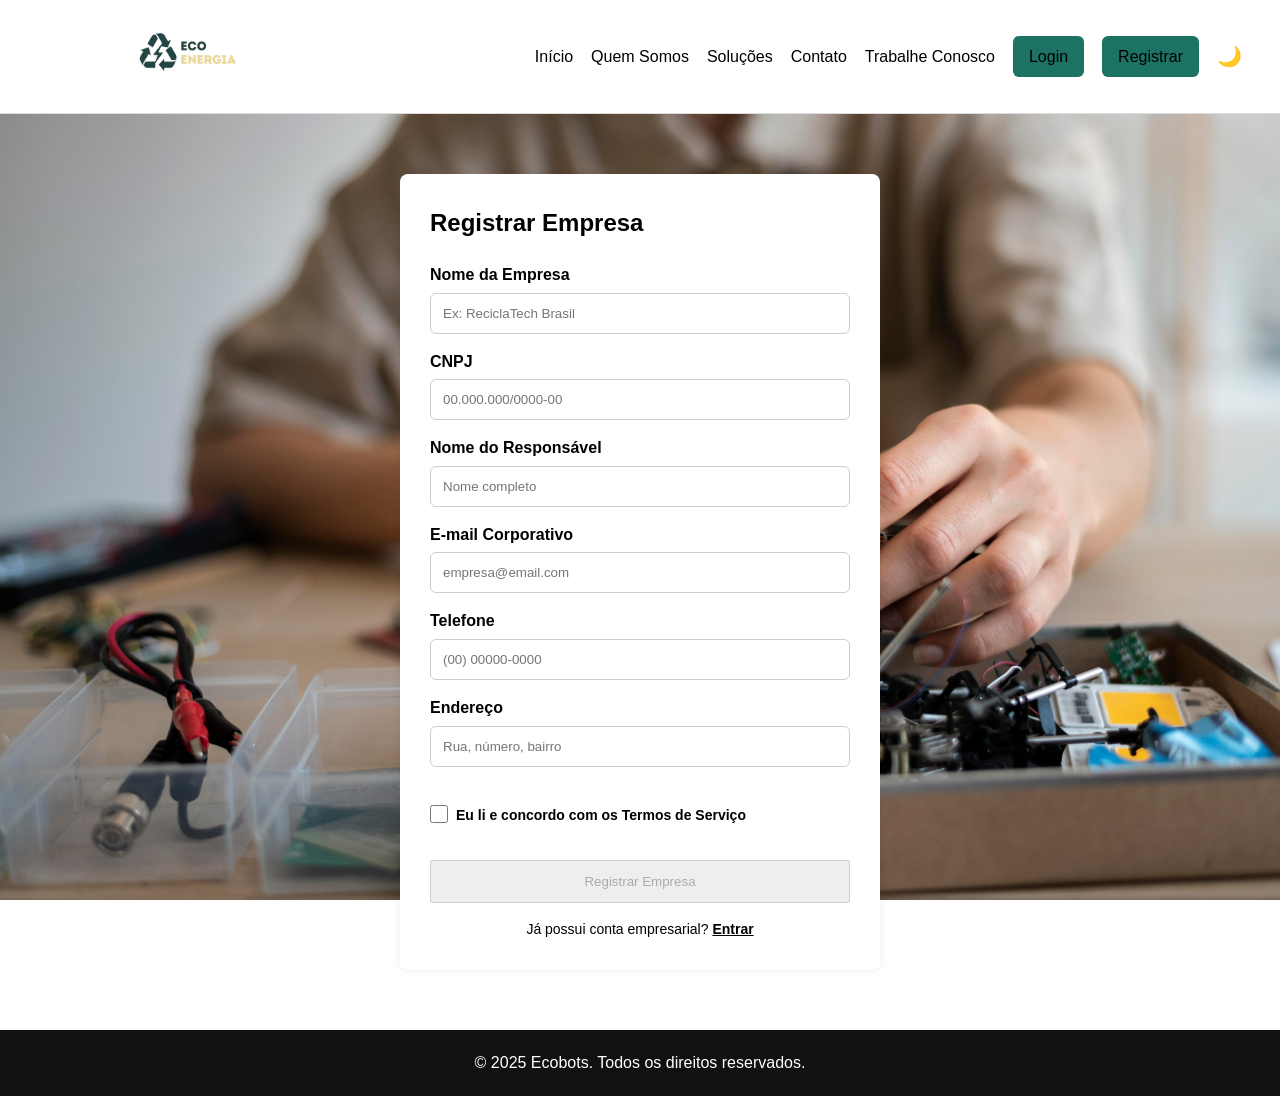
==== company-register.html @ 87dce255 "Atualização" ====
<!DOCTYPE html>
<html lang="pt-br">
<head>
  <meta charset="utf-8" />
  <meta name="viewport" content="width=device-width, initial-scale=1" />
  <title>Registro de Empresa - EcoEnergia</title>
  <link rel="stylesheet" href="style.css" />
</head>
<body>

  <!-- Header -->
  <header class="barra-navegacao">
    <a class="logo" href="index.html">
      <img src="img/Logo_projeto.jpeg" alt="Logo EcoEnergia" />
    </a>

    <nav class="links-navegacao">
      <a href="index.html">Início</a>
      <a class="ativo" href="quem-somos.html">Quem Somos</a>
      <a href="solucoes.html">Soluções</a>
      <a href="contato.html">Contato</a>
      <a href="trabalhe-conosco.html">Trabalhe Conosco</a>
      <a href="login.html" class="btn-auth">Login</a>
      <a href="register.html" class="btn-auth">Registrar</a>
      <button id="alternar-tema" class="btn-tema" aria-label="Alternar tema">🌙</button>
    </nav>
  </header>

  <!-- Conteúdo -->
  <main class="form-container">
    <section class="form-card">
      <h2>Registrar Empresa</h2>

      <form id="registerCompanyForm" novalidate>

        <label for="empresa">Nome da Empresa</label>
        <input type="text" id="empresa" name="empresa" placeholder="Ex: ReciclaTech Brasil" required>

        <label for="cnpj">CNPJ</label>
        <input type="text" id="cnpj" name="cnpj" placeholder="00.000.000/0000-00" required>

        <label for="responsavel">Nome do Responsável</label>
        <input type="text" id="responsavel" name="responsavel" placeholder="Nome completo" required>

        <label for="email">E-mail Corporativo</label>
        <input type="email" id="email" name="email" placeholder="empresa@email.com" required>

        <label for="telefone">Telefone</label>
        <input type="text" id="telefone" name="telefone" placeholder="(00) 00000-0000" required>

        <label for="endereco">Endereço</label>
        <input type="text" id="endereco" name="endereco" placeholder="Rua, número, bairro" required>

        <div class="checkbox-termos">
          <input type="checkbox" id="termosEmpresa" name="termosEmpresa">
          <label for="termosEmpresa">Eu li e concordo com os Termos de Serviço</label>
        </div>

        <button type="submit" id="btnEmpresa" class="btn">Registrar Empresa</button>

      </form>

      <p class="small-text">
        Já possui conta empresarial? <a href="login.html">Entrar</a>
      </p>
    </section>
  </main>

  <!-- Footer -->
  <footer class="rodape">
    <p>© 2025 Ecobots. Todos os direitos reservados.</p>
  </footer>

  <!-- Script funcional -->
  <script>
    document.addEventListener('DOMContentLoaded', function () {
      const form = document.getElementById('registerCompanyForm');
      const termos = document.getElementById('termosEmpresa');
      const btn = document.getElementById('btnEmpresa');

      form.addEventListener('submit', function (e) {
        e.preventDefault();

        if (!form.checkValidity()) {
          form.reportValidity();
          return;
        }

        if (!termos.checked) {
          alert("Você precisa aceitar os Termos de Serviço para continuar.");
          termos.focus();
          return;
        }

        window.location.href = "index.html";
      });

      termos.addEventListener('change', function () {
        btn.disabled = !termos.checked;
      });

      btn.disabled = !termos.checked;
    });
  </script>

</body>
</html>
---- style.css ----
/* =========================================================
   RESET / BASE
========================================================= */
* { margin: 0; padding: 0; box-sizing: border-box; }

/* Variáveis de tema (claro) */
:root{
  --fundo: #ffffff;
  --card: #f5f5f5;
  --card-alt: #f9f9f9;
  --borda: #ddd;
  --primario: #1D7363;
  --footer-texto: #ffffff;
  --conteudo-texto: #ffffff;
}


/* Tema escuro */
.dark-mode{
  --fundo: #0e0e0e;
  --card: #151515;
  --card-alt: #1a1a1a;
  --texto: #e4e4e4;
  --borda: #555;
  --primario: #4caf50;
}

/* Corpo / fundo (suporta imagem de fundo) */
body{
  font-family: 'Poppins', sans-serif;
  background: var(--fundo) url("img/fundo.jpg") no-repeat center center fixed;
  background-size: cover;
  color: var(--texto);
  transition: background 0.3s ease, color 0.3s ease;
  line-height: 1.6;
}

/* Fundo para modo escuro (se tiver imagem alternativa) */
body.dark-mode{
  background: #000 url("img/fundo-escuro.jpg") no-repeat center center fixed;
  background-size: cover;
}

/* =========================================================
   BARRA DE NAVEGAÇÃO
========================================================= */
.barra-navegacao{
  display:flex;
  justify-content:space-between;
  align-items:center;
  padding:20px 10%;
  background:var(--fundo);
  border-bottom:1px solid var(--borda);
}

.logo img{
  height:65px;
  border-radius:8px;
}

.links-navegacao{
  display:flex;
  align-items:center;
  gap:18px;
}

.links-navegacao a{
  color:var(--texto);
  text-decoration:none;
  font-weight:500;
  transition: color .25s;
}


.links-navegacao a:hover{ color:var(--primario); }

/* Botão alternar tema */
.btn-tema{
  cursor:pointer;
  background:transparent;
  border:none;
  font-size:20px;
  color:var(--texto);
  margin-left: auto;
  margin-right: -90px;
}


/* =========================================================
   PRINCIPAL (HERO)
========================================================= */
.principal{
  display:flex;
  align-items:center;
  justify-content:space-between;
  padding:80px 10%;
  background:var(--card);
}

.principal-conteudo{ max-width:50%; }

.principal-conteudo h1{
  font-size:2.4rem;
  color:var(--primario);
  margin-bottom:16px;
}

.principal-imagem img {
   width: 100%;
    height: 300px;
    border-radius: 10px;
    border-radius: 20px;
}

.principal-conteudo p{ margin-bottom:20px; color:var(--texto); }

.botao-primario{
  background:var(--primario);
  color:#fff;
  padding:12px 22px;
  text-decoration:none;
  border-radius:8px;
}

/* placeholder imagem principal */
.principal-imagem{
  width:40%;
  height:300px;
  background:var(--borda);
  border-radius:12px;
}

/* =========================================================
   COMO FUNCIONA
========================================================= */
.como-funciona{ padding:60px 10%; text-align:center; background:var(--fundo); }

.como-funciona h2{ color:var(--primario); margin-bottom:28px; }

.passos{
  display:flex;
  gap:20px;
  justify-content:center;
}

.passo{
  max-width:300px;
  background:var(--card);
  padding:18px;
  border-radius:8px;
  border:1px solid var(--borda);
}

/* =========================================================
   IMPACTO
========================================================= */
.impacto { 
  padding:60px 10%; 
  text-align:center; 

}

.impacto h2 { 
  padding:60px 10%; 
  text-align:center; 

}

.cartoes-impacto{
  display:flex;
  gap:20px;
  justify-content:center;
}

.cartao-impacto{
  max-width:300px;
  background:var(--card);
  padding:18px;
  border-radius:8px;
  border:1px solid var(--borda);
}

/* =========================================================
   PARCERIAS
========================================================= */
.parcerias{
  padding:60px 10%;
  text-align:center;
  background:var(--card-alt);
}

/* =========================================================
   CTA FINAL
========================================================= */
.cta-final{
  padding:60px 10%;
  text-align:center;
  background:var(--primario);
  color:#fff;
}

.cta-final h2 {
  padding:25px 10%;
  text-align:center;
}

.cta-final .botao-primario{ 
    background:#fff; color:var(--primario);
 }

/* =========================================================
   RODAPÉ
========================================================= */
.rodape{
  background:#111;
  padding:28px 10%;
  color:var(--texto);
  text-align:center;
}

.links-rodape a{ color:var(--texto); text-decoration:none; margin:0 8px; }

/* =========================================================
   QUEM SOMOS (página)
========================================================= */
.quem-somos-cabecalho{
  padding:64px 10%;
  background:var(--primario);
  color:#fff;
  text-align:center;
}

.secao-missao, .secao-visao{
  padding:56px 10%;
  background:var(--fundo);
}


.container{ display:flex; gap:30px; align-items:center; }

.container-invertido{ display:flex; gap:30px; align-items:center; }

.container.invertido{ flex-direction:row-reverse; }

.texto h2{ color:var(--primario); margin-bottom:10px; }

.imagem-missao, .imagem-visao{ flex:1; height:140px; background:var(-borda); border-radius:10px; }

.imagem-missao img {
  width: 250px;
  height: 150px;
  object-fit: cover;
  object-position: initial;
  border-radius: 10px;
}

.imagem-visao img {
  width: auto;
  height: auto;
  object-fit: cover;
  object-position: initial;
  border-radius: 10px;
}

.container-invertido img {
  height: 100%;
  width: 100%;
  object-fit: cover;
  transform: scale();
  flex-direction: row-reverse;
}

/* =========================================================
   VALORES / EQUIPE
========================================================= */
.grade-valores{ display:grid; gap:20px; grid-template-columns:repeat(auto-fit,minmax(220px,1fr)); margin-top:20px; }

.cartao-valor{ background:var(--card); padding:16px; border-radius:8px; border:1px solid var(--borda); }

.grade-equipe{ display:grid; gap:20px; grid-template-columns:repeat(auto-fit,minmax(220px,1fr)); margin-top:20px; }

.cartao-membro{ background:var(--card); padding:16px; border-radius:8px; border:1px solid var(--borda); text-align:center; }

.foto-membro{ height:140px; background:var(--borda); border-radius:8px; margin-bottom:12px; }

.foto-membro img {
  width: 100%;
  height: 150px;
  object-fit: cover;
  object-position:center 45%;
  border-radius: 15px;
}

.foto-membro-solu{ height:140px; background:var(--borda); border-radius:8px; margin-bottom:12px; }

.foto-membro-solu img {
  width: 100%;
  height: 150px;
  object-fit: cover;
  object-position:center 65%;
  border-radius: 15px;
}


.valores {
  padding-top: 35px;
  text-align: center;
}

.equipe h2{
  padding-top: 35px;
  text-align: center;
}

.equipe p {
  text-align: center;
}

.equipe {
  padding-bottom: 35px;

}


/* =========================================================
   RESPONSIVIDADE
========================================================= */
@media (max-width:900px){
  .principal{ flex-direction:column; text-align:center; padding:48px 6%; }
  .principal-imagem{ width:100%; height:220px; margin-top:20px; }
  .passos, .cartoes-impacto, .grade-valores, .grade-equipe{ flex-direction:column; display:block; }
  .container{ flex-direction:column; }
  .links-navegacao{ gap:10px; }
}

/* FORMULÁRIO DE CONTATO */
.secao-formulario {
  padding: 60px 10%;
  background: var(--bg-color);
}

.formulario-container {
  max-width: 700px;
  margin: 0 auto;
  background: var(--card-color);
  padding: 30px;
  border-radius: 12px;
  border: 1px solid var(--border-color);
}

.formulario-container h2 {
  color: var(--primary-color);
  margin-bottom: 20px;
  text-align: center;
}

.formulario-container p {
  color: var(--primary-color);
  text-align: center;
  margin-bottom: 20px;
}

.formulario-contato {
  display: flex;
  flex-direction: column;
  gap: 15px;
}

.formulario-contato label {
  font-weight: 500;
  color: var(--text-color);
}

.formulario-contato input,
.formulario-contato textarea {
  padding: 12px;
  border-radius: 8px;
  border: 1px solid var(--border-color);
  background: var(--card-alt);
  color: var(--text-color);
  font-size: 1rem;
}

.formulario-contato input:focus,
.formulario-contato textarea:focus {
  outline: 2px solid var(--primary-color);
}

.formulario-contato button {
  margin-top: 10px;
  align-self: center;
}

/* ---------- ANIMAÇÕES PROFISSIONAIS ---------- */

/* Estado inicial (antes de aparecer) */
.animacao-entrada {
  opacity: 0;
  transform: translateY(25px);
  transition: opacity 0.6s ease, transform 0.6s ease;
}

/* Quando estiver visível */
.animacao-visivel {
  opacity: 1;
  transform: translateY(0);
}

/* Slide suave da esquerda */
.animacao-esquerda {
  opacity: 0;
  transform: translateX(-35px);
  transition: opacity 0.6s ease, transform 0.6s ease;
}

.animacao-esquerda.animacao-visivel {
  opacity: 1;
  transform: translateX(0);
}

/* Slide suave da direita */
.animacao-direita {
  opacity: 0;
  transform: translateX(35px);
  transition: opacity 0.6s ease, transform 0.6s ease;
}

.animacao-direita.animacao-visivel {
  opacity: 1;
  transform: translateX(0);
}

/* Leve zoom-in para cartões */
.animacao-zoom {
  opacity: 0;
  transform: scale(0.96);
  transition: opacity 0.6s ease, transform 0.6s ease;
}

.animacao-zoom.animacao-visivel {
  opacity: 1;
  transform: scale(1);
}


/* CORES DOS ELEMENTOS DO SITE*/
footer.rodape {
    color: var(--footer-texto);
    padding: 20px;
}

section.impacto h2 {
  color: var(--conteudo-texto);
}

section.valores h2 {
  color: var(--conteudo-texto);
}

section.equipe h2 {
  color: var(--conteudo-texto);
}

.descricao-equipe {
  color: var(--conteudo-texto);
}

.secao-formulario h2 {
  color: var(--conteudo-texto);
}

.secao-formulario p {
  color: var(--conteudo-texto);
}

form label {
  color: var(--conteudo-texto);
}

#form-contato label {
  color: var(--conteudo-texto);
}

/*CSS DA PAGINA DE LOGIN E REGISTRO*/

/* ==== FORMULÁRIOS SIMPLES ==== */

.form-container {
    width: 100%;
    padding: 60px 10%;
    display: flex;
    justify-content: center;
    align-items: center;
}

.form-card {
    background: #ffffff;
    padding: 30px;
    width: 100%;
    max-width: 420px;
    border-radius: 8px;
    box-shadow: 0 0 10px rgba(0,0,0,0.08);
}

.form-card h2 {
    margin-bottom: 20px;
    color: var(--principal-escuro);
}

.form-card label {
    font-weight: 600;
    color: var(--principal-escuro);
    margin-top: 10px;
}

.form-card input {
    width: 100%;
    padding: 12px;
    margin: 5px 0 15px;
    border-radius: 6px;
    border: 1px solid #ccc;
    background: var(--cinza-claro);
}

.form-card .btn {
    width: 100%;
    padding: 12px;
    margin-top: 10px;
}

.small-text {
    font-size: 14px;
    margin-top: 15px;
    text-align: center;
}

.small-text a {
    color: var(--principal-escuro);
    font-weight: bold;
}

.checkbox-termos {
    display: flex;
    align-items: center;
    gap: 10px;
    margin: 10px 0 20px;
}

.checkbox-termos label {
    font-size: 14px;
    color: var(--principal-escuro);
}

.navbar img {
  margin: 20px;
}

/*CSS PAGINA REGISTER COMPANY*/

.form-container {
  width: 100%;
  padding: 60px 10%;
  display: flex;
  justify-content: center;
  align-items: center;
}

.form-card {
  background: #ffffff;
  padding: 30px;
  width: 100%;
  max-width: 480px;
  border-radius: 8px;
  box-shadow: 0 0 10px rgba(0,0,0,0.08);
}

.form-card input {
  width: 100%;
  padding: 12px;
  margin: 5px 0 15px;
  border-radius: 6px;
  border: 1px solid #ccc;
  background: var(--cinza-claro);
}

.checkbox-termos {
  display: flex;
  gap: 10px;
  margin: 10px 0 20px;
}

.checkbox-termos {
  display: flex;
  align-items: center;
  gap: 8px;
  white-space: nowrap;
}

.checkbox-termos input[type="checkbox"] {
    width: 18px;
    height: 18px;
    cursor: pointer;
}

.checkbox-termos input[type="checkbox"] {
    transform: translateY(8px); /* Ajuste fino */
}

/*Estilo dos botoes login e register*/
.btn-auth {
 padding: 8px 16px;
    background-color: #1D7363; /* lilás do seu site */
    color: #fff;
    border-radius: 6px;
    text-decoration: none;
    transition: 0.3s;
}
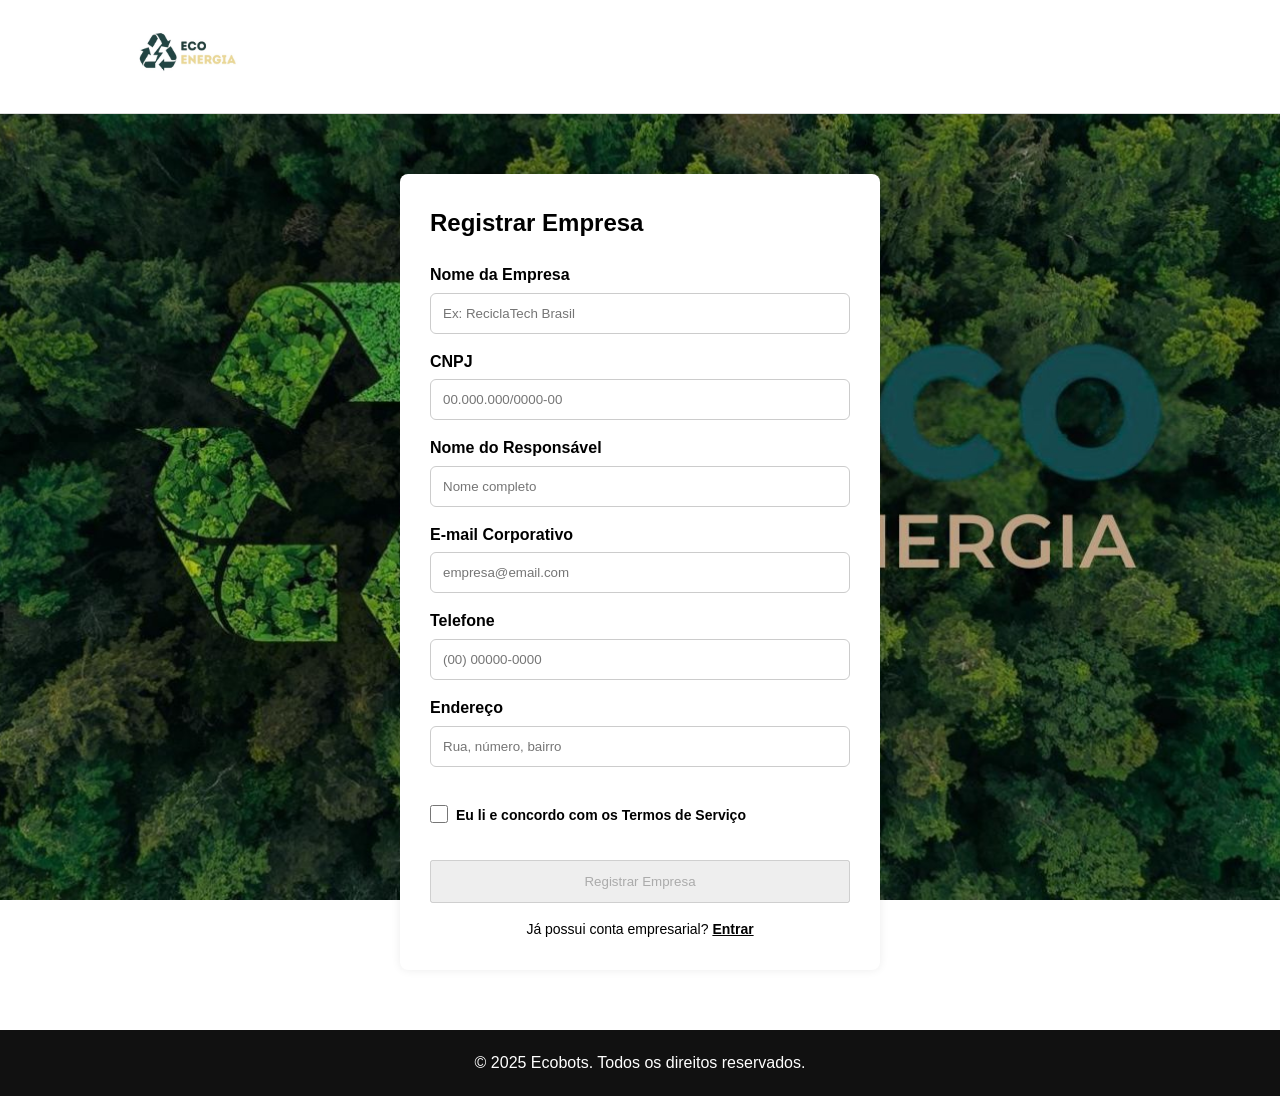
==== commit c78b5140: "Atualizações" ====
--- a/company-register.html
+++ b/company-register.html
@@ -5,6 +5,7 @@
   <meta name="viewport" content="width=device-width, initial-scale=1" />
   <title>Registro de Empresa - EcoEnergia</title>
   <link rel="stylesheet" href="style.css" />
+  <link rel="icon" href="./img/Icon_Logo.ico" type="image/x-icon"/>
 </head>
 <body>
 
@@ -13,17 +14,6 @@
     <a class="logo" href="index.html">
       <img src="img/Logo_projeto.jpeg" alt="Logo EcoEnergia" />
     </a>
-
-    <nav class="links-navegacao">
-      <a href="index.html">Início</a>
-      <a class="ativo" href="quem-somos.html">Quem Somos</a>
-      <a href="solucoes.html">Soluções</a>
-      <a href="contato.html">Contato</a>
-      <a href="trabalhe-conosco.html">Trabalhe Conosco</a>
-      <a href="login.html" class="btn-auth">Login</a>
-      <a href="register.html" class="btn-auth">Registrar</a>
-      <button id="alternar-tema" class="btn-tema" aria-label="Alternar tema">🌙</button>
-    </nav>
   </header>
 
   <!-- Conteúdo -->
--- a/style.css
+++ b/style.css
@@ -22,24 +22,41 @@
   --card-alt: #1a1a1a;
   --texto: #e4e4e4;
   --borda: #555;
-  --primario: #4caf50;
+  --primario: #1d7363;
 }
 
 /* Corpo / fundo (suporta imagem de fundo) */
 body{
   font-family: 'Poppins', sans-serif;
-  background: var(--fundo) url("img/fundo.jpg") no-repeat center center fixed;
+  background: var(--fundo) url("./img/EcoEnergiaSiteBackground.jpg") no-repeat center center fixed;
   background-size: cover;
+  background-position: center;
+  background-repeat: no-repeat;
   color: var(--texto);
   transition: background 0.3s ease, color 0.3s ease;
   line-height: 1.6;
 }
+
 
 /* Fundo para modo escuro (se tiver imagem alternativa) */
 body.dark-mode{
   background: #000 url("img/fundo-escuro.jpg") no-repeat center center fixed;
   background-size: cover;
 }
+
+html, body {
+    height: 100%;
+}
+
+body {
+    display: flex;
+    flex-direction: column;
+}
+
+main, .form-container {
+    flex: 1;
+}
+
 
 /* =========================================================
    BARRA DE NAVEGAÇÃO
@@ -70,6 +87,11 @@
   font-weight:500;
   transition: color .25s;
 }
+
+.links-navegacao .btn-auth {
+  color: #FFF;
+}
+
 
 
 .links-navegacao a:hover{ color:var(--primario); }
@@ -255,20 +277,13 @@
 }
 
 .imagem-visao img {
-  width: auto;
-  height: auto;
+  width: 250px;
+  height: 150px;
   object-fit: cover;
   object-position: initial;
   border-radius: 10px;
 }
 
-.container-invertido img {
-  height: 100%;
-  width: 100%;
-  object-fit: cover;
-  transform: scale();
-  flex-direction: row-reverse;
-}
 
 /* =========================================================
    VALORES / EQUIPE
@@ -494,12 +509,12 @@
 }
 
 .form-card {
-    background: #ffffff;
+    background: #00000043;
     padding: 30px;
     width: 100%;
     max-width: 420px;
     border-radius: 8px;
-    box-shadow: 0 0 10px rgba(0,0,0,0.08);
+    box-shadow: 0 0 10px rgba(218, 24, 24, 0.08);
 }
 
 .form-card h2 {
@@ -608,10 +623,10 @@
 
 /*Estilo dos botoes login e register*/
 .btn-auth {
- padding: 8px 16px;
+    padding: 8px 16px;
     background-color: #1D7363; /* lilás do seu site */
-    color: #fff;
+    color: #fafafa;
     border-radius: 6px;
     text-decoration: none;
     transition: 0.3s;
-}+}
